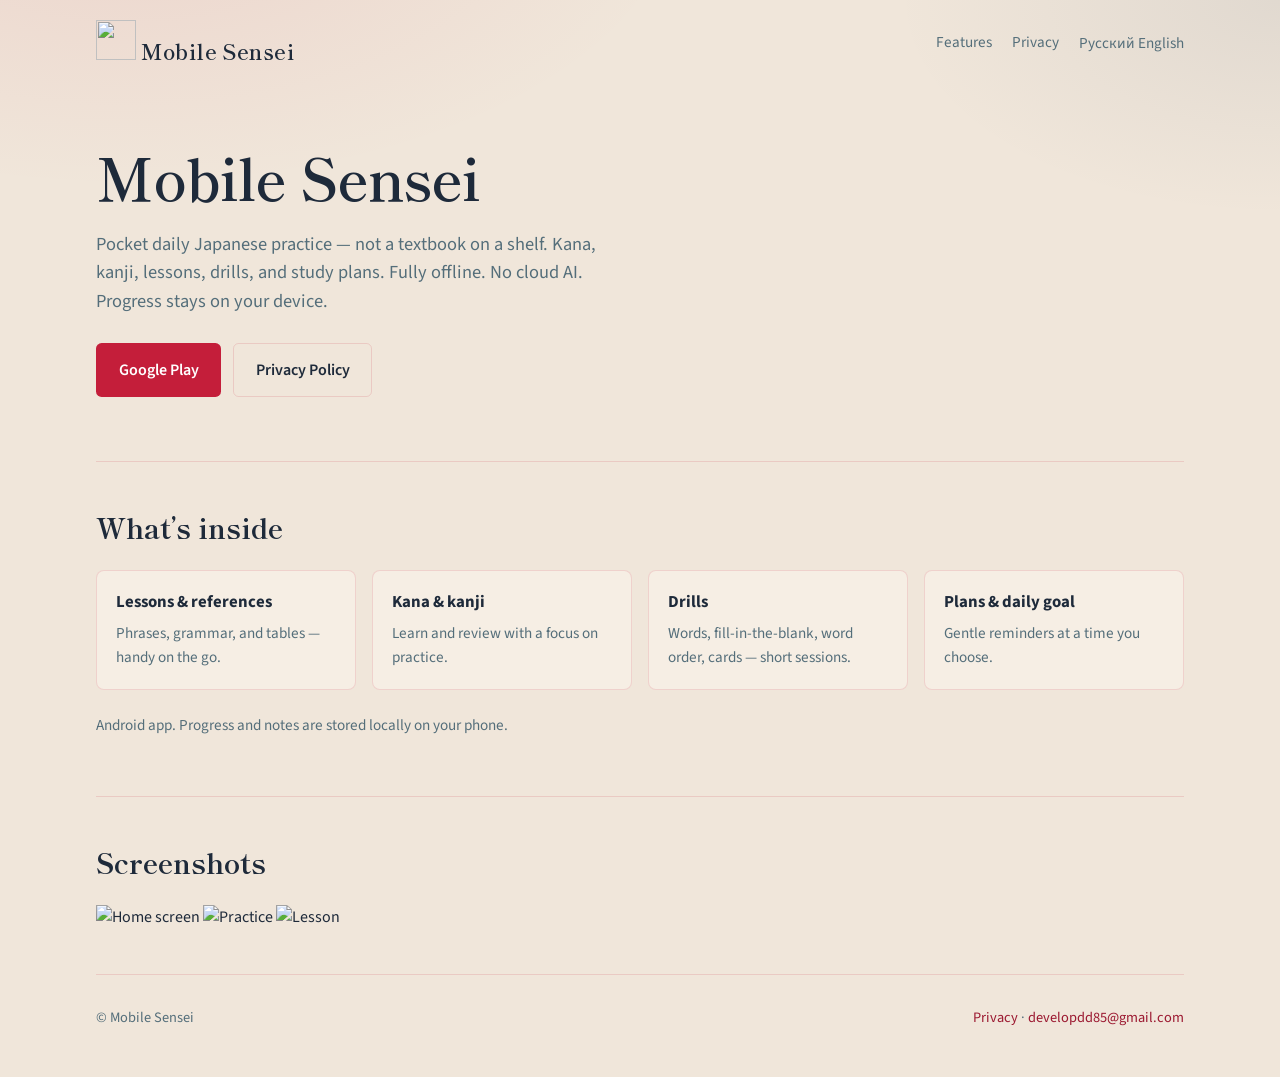
==== en/index.html @ 98538698 "Create index.html" ====
<!DOCTYPE html>
<html lang="en">
<head>
  <meta charset="utf-8" />
  <meta name="viewport" content="width=device-width, initial-scale=1" />
  <title>Mobile Sensei — Japanese in your pocket</title>
  <meta name="description" content="Pocket Japanese practice: kana, kanji, lessons, and drills. Fully offline. Progress stays on your device." />
  <link rel="preconnect" href="https://fonts.googleapis.com" />
  <link rel="preconnect" href="https://fonts.gstatic.com" crossorigin />
  <link href="https://fonts.googleapis.com/css2?family=Shippori+Mincho:wght@500;600&family=Source+Sans+3:wght@400;600&display=swap" rel="stylesheet" />
  <link rel="stylesheet" href="../styles.css" />
</head>
<body>
  <div class="wrap">
    <header class="site-header">
      <a class="brand" href="index.html">
        <img src="../images/logo.png" alt="" width="40" height="40" />
        Mobile Sensei
      </a>
      <nav class="nav">
        <a href="#features">Features</a>
        <a href="privacy.html">Privacy</a>
        <span class="lang">
          <a href="../index.html">Русский</a>
          <a href="index.html" aria-current="page">English</a>
        </span>
      </nav>
    </header>

    <section class="hero">
      <h1>Mobile Sensei</h1>
      <p class="lead">
        Pocket daily Japanese practice — not a textbook on a shelf.
        Kana, kanji, lessons, drills, and study plans.
        Fully offline. No cloud AI. Progress stays on your device.
      </p>
      <div class="cta-row">
        <a class="btn btn-primary"
           href="https://play.google.com/store/apps/details?id=com.skull.nihongosensei">
          Google Play
        </a>
        <a class="btn btn-ghost" href="privacy.html">Privacy Policy</a>
      </div>
    </section>

    <section class="section" id="features">
      <h2>What’s inside</h2>
      <ul class="features">
        <li>
          <strong>Lessons &amp; references</strong>
          <span>Phrases, grammar, and tables — handy on the go.</span>
        </li>
        <li>
          <strong>Kana &amp; kanji</strong>
          <span>Learn and review with a focus on practice.</span>
        </li>
        <li>
          <strong>Drills</strong>
          <span>Words, fill-in-the-blank, word order, cards — short sessions.</span>
        </li>
        <li>
          <strong>Plans &amp; daily goal</strong>
          <span>Gentle reminders at a time you choose.</span>
        </li>
      </ul>
      <p class="note" style="margin-top:1.5rem">
        Android app. Progress and notes are stored locally on your phone.
      </p>
    </section>

    <section class="section screens" id="screens">
      <h2>Screenshots</h2>
      <div class="screen-row">
        <img src="../images/screen-1.webp" alt="Home screen" loading="lazy" />
        <img src="../images/screen-2.webp" alt="Practice" loading="lazy" />
        <img src="../images/screen-3.webp" alt="Lesson" loading="lazy" />
      </div>
    </section>

    <footer class="site-footer">
      <span>© Mobile Sensei</span>
      <span>
        <a href="privacy.html">Privacy</a>
        ·
        <a href="mailto:developdd85@gmail.com">developdd85@gmail.com</a>
      </span>
    </footer>
  </div>
</body>
</html>
---- styles.css ----
:root {
  --ink: #1e2a3a;
  --ink-soft: #546e7a;
  --paper: #f0e6da;
  --paper-2: #f6eee4;
  --aka: #c41e3a;
  --aka-deep: #9b1830;
  --line: rgba(196, 30, 58, 0.14);
  --max: 68rem;
}

* { box-sizing: border-box; }
html { scroll-behavior: smooth; }
body {
  margin: 0;
  font-family: "Source Sans 3", system-ui, sans-serif;
  color: var(--ink);
  background:
    radial-gradient(ellipse 80% 50% at 10% -10%, rgba(196, 30, 58, 0.09), transparent 55%),
    radial-gradient(ellipse 60% 40% at 100% 0%, rgba(46, 64, 87, 0.08), transparent 50%),
    var(--paper);
  line-height: 1.55;
}

a { color: var(--aka-deep); }
a:hover { color: var(--aka); }

.wrap {
  width: min(100% - 2.5rem, var(--max));
  margin-inline: auto;
}

.site-header {
  display: flex;
  align-items: center;
  justify-content: space-between;
  padding: 1.25rem 0;
  gap: 1rem;
}

.brand {
  font-family: "Shippori Mincho", "Noto Serif JP", serif;
  font-weight: 600;
  font-size: 1.35rem;
  letter-spacing: 0.02em;
  color: var(--ink);
  text-decoration: none;
}

.nav { display: flex; gap: 1.25rem; flex-wrap: wrap; }
.nav a {
  text-decoration: none;
  color: var(--ink-soft);
  font-size: 0.95rem;
}
.nav a:hover { color: var(--aka); }

.hero {
  padding: 3.5rem 0 4rem;
  display: grid;
  gap: 1.25rem;
  max-width: 38rem;
}

.hero h1 {
  font-family: "Shippori Mincho", "Noto Serif JP", serif;
  font-weight: 600;
  font-size: clamp(2.4rem, 6vw, 3.6rem);
  line-height: 1.15;
  margin: 0;
  letter-spacing: -0.02em;
}

.hero .lead {
  margin: 0;
  font-size: 1.15rem;
  color: var(--ink-soft);
  max-width: 32rem;
}

.cta-row {
  display: flex;
  flex-wrap: wrap;
  gap: 0.75rem;
  margin-top: 0.5rem;
}

.btn {
  display: inline-flex;
  align-items: center;
  justify-content: center;
  padding: 0.85rem 1.35rem;
  border-radius: 0.35rem;
  text-decoration: none;
  font-weight: 600;
  font-size: 1rem;
  border: 1px solid transparent;
  transition: background 0.15s, color 0.15s, border-color 0.15s;
}

.btn-primary {
  background: var(--aka);
  color: #fff;
}
.btn-primary:hover {
  background: var(--aka-deep);
  color: #fff;
}

.btn-ghost {
  background: transparent;
  color: var(--ink);
  border-color: var(--line);
}
.btn-ghost:hover {
  border-color: var(--aka);
  color: var(--aka);
}

.section {
  padding: 2.75rem 0;
  border-top: 1px solid var(--line);
}

.section h2 {
  font-family: "Shippori Mincho", serif;
  font-size: 1.75rem;
  margin: 0 0 1.25rem;
}

.features {
  display: grid;
  gap: 1rem;
  grid-template-columns: repeat(auto-fit, minmax(14rem, 1fr));
  list-style: none;
  padding: 0;
  margin: 0;
}

.features li {
  background: var(--paper-2);
  border: 1px solid var(--line);
  border-radius: 0.5rem;
  padding: 1.15rem 1.2rem;
}

.features strong {
  display: block;
  margin-bottom: 0.35rem;
  font-size: 1.05rem;
}

.features span {
  color: var(--ink-soft);
  font-size: 0.95rem;
}

.note {
  color: var(--ink-soft);
  font-size: 0.95rem;
  max-width: 36rem;
}

.site-footer {
  border-top: 1px solid var(--line);
  padding: 2rem 0 3rem;
  color: var(--ink-soft);
  font-size: 0.9rem;
  display: flex;
  flex-wrap: wrap;
  gap: 1rem;
  justify-content: space-between;
}

.site-footer a { text-decoration: none; }

/* Privacy */
.prose {
  padding: 2rem 0 4rem;
  max-width: 42rem;
}
.prose h1 {
  font-family: "Shippori Mincho", serif;
  font-size: clamp(1.8rem, 4vw, 2.4rem);
  margin: 0 0 0.5rem;
}
.prose .meta {
  color: var(--ink-soft);
  font-size: 0.9rem;
  margin-bottom: 2rem;
}
.prose h2 {
  font-family: "Shippori Mincho", serif;
  font-size: 1.25rem;
  margin: 2rem 0 0.6rem;
}
.prose p, .prose li { color: var(--ink); }
.prose ul { padding-left: 1.2rem; }
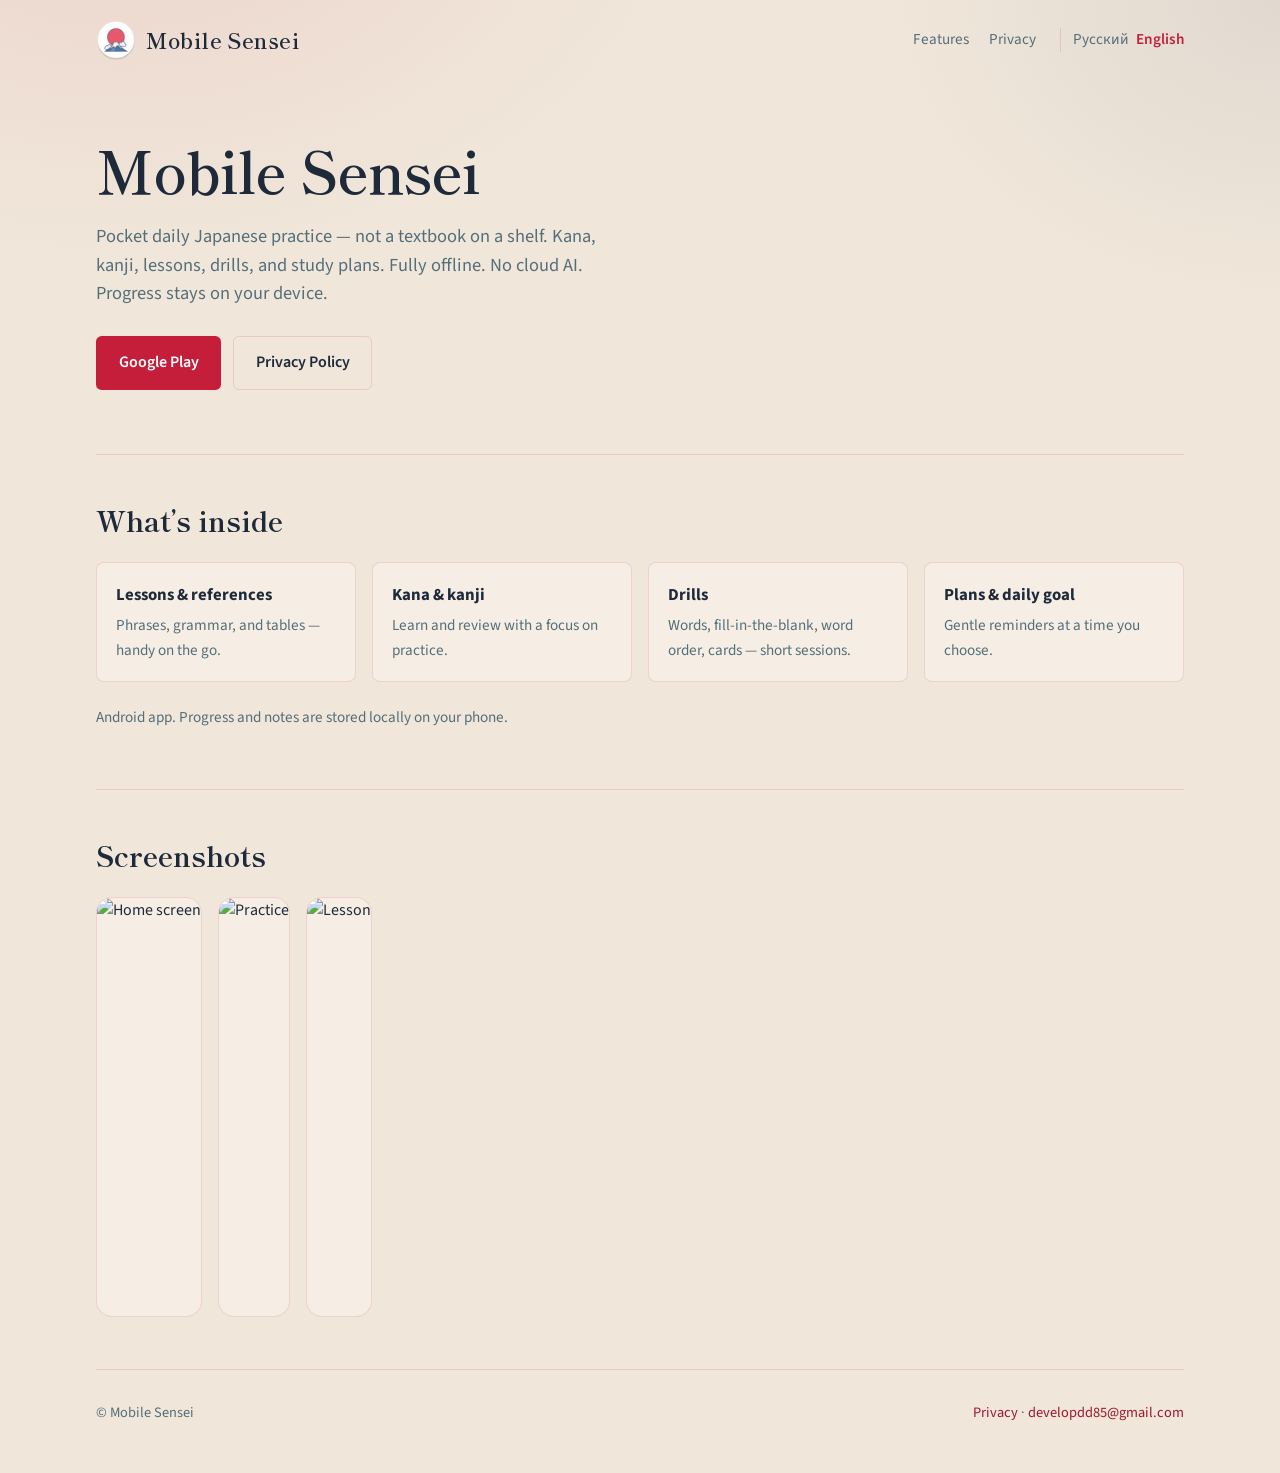
==== commit bad7b6ee: "Update index.html" ====
--- a/en/index.html
+++ b/en/index.html
@@ -14,7 +14,7 @@
   <div class="wrap">
     <header class="site-header">
       <a class="brand" href="index.html">
-        <img src="../images/logo.png" alt="" width="40" height="40" />
+        <img src="../images/logo.webp" alt="" width="40" height="40" />
         Mobile Sensei
       </a>
       <nav class="nav">
--- a/styles.css
+++ b/styles.css
@@ -9,8 +9,14 @@
   --max: 68rem;
 }
 
-* { box-sizing: border-box; }
-html { scroll-behavior: smooth; }
+* {
+  box-sizing: border-box;
+}
+
+html {
+  scroll-behavior: smooth;
+}
+
 body {
   margin: 0;
   font-family: "Source Sans 3", system-ui, sans-serif;
@@ -22,23 +28,34 @@
   line-height: 1.55;
 }
 
-a { color: var(--aka-deep); }
-a:hover { color: var(--aka); }
+a {
+  color: var(--aka-deep);
+}
+
+a:hover {
+  color: var(--aka);
+}
 
 .wrap {
   width: min(100% - 2.5rem, var(--max));
   margin-inline: auto;
 }
 
+/* Header */
+
 .site-header {
   display: flex;
   align-items: center;
   justify-content: space-between;
   padding: 1.25rem 0;
   gap: 1rem;
+  flex-wrap: wrap;
 }
 
 .brand {
+  display: inline-flex;
+  align-items: center;
+  gap: 0.65rem;
   font-family: "Shippori Mincho", "Noto Serif JP", serif;
   font-weight: 600;
   font-size: 1.35rem;
@@ -47,19 +64,82 @@
   text-decoration: none;
 }
 
-.nav { display: flex; gap: 1.25rem; flex-wrap: wrap; }
+.brand img {
+  width: 40px;
+  height: 40px;
+  border-radius: 22%;
+  display: block;
+  animation: logo-soft 4s ease-in-out infinite;
+}
+
+@keyframes logo-soft {
+  0%,
+  100% {
+    transform: scale(1);
+    opacity: 1;
+  }
+  50% {
+    transform: scale(1.04);
+    opacity: 0.92;
+  }
+}
+
+.nav {
+  display: flex;
+  align-items: center;
+  gap: 1.25rem;
+  flex-wrap: wrap;
+}
+
 .nav a {
   text-decoration: none;
   color: var(--ink-soft);
   font-size: 0.95rem;
 }
-.nav a:hover { color: var(--aka); }
+
+.nav a:hover {
+  color: var(--aka);
+}
+
+.lang {
+  display: inline-flex;
+  align-items: center;
+  gap: 0.45rem;
+  margin-left: 0.25rem;
+  padding-left: 0.75rem;
+  border-left: 1px solid var(--line);
+  font-size: 0.9rem;
+}
+
+.lang a {
+  color: var(--ink-soft);
+  text-decoration: none;
+}
+
+.lang a[aria-current="page"] {
+  color: var(--aka);
+  font-weight: 600;
+}
+
+/* Hero */
 
 .hero {
   padding: 3.5rem 0 4rem;
   display: grid;
   gap: 1.25rem;
   max-width: 38rem;
+  animation: rise 0.8s ease both;
+}
+
+@keyframes rise {
+  from {
+    opacity: 0;
+    transform: translateY(12px);
+  }
+  to {
+    opacity: 1;
+    transform: none;
+  }
 }
 
 .hero h1 {
@@ -102,6 +182,7 @@
   background: var(--aka);
   color: #fff;
 }
+
 .btn-primary:hover {
   background: var(--aka-deep);
   color: #fff;
@@ -112,10 +193,13 @@
   color: var(--ink);
   border-color: var(--line);
 }
+
 .btn-ghost:hover {
   border-color: var(--aka);
   color: var(--aka);
 }
+
+/* Sections */
 
 .section {
   padding: 2.75rem 0;
@@ -161,6 +245,42 @@
   max-width: 36rem;
 }
 
+/* Screenshots */
+
+.screen-row {
+  display: flex;
+  gap: 1rem;
+  overflow-x: auto;
+  padding-bottom: 0.5rem;
+  scroll-snap-type: x mandatory;
+  -webkit-overflow-scrolling: touch;
+}
+
+.screen-row img {
+  height: min(420px, 70vh);
+  width: auto;
+  max-width: none;
+  border-radius: 1rem;
+  border: 1px solid var(--line);
+  background: var(--paper-2);
+  scroll-snap-align: start;
+  animation: rise 0.9s ease both;
+}
+
+.screen-row img:nth-child(2) {
+  animation-delay: 0.12s;
+}
+
+.screen-row img:nth-child(3) {
+  animation-delay: 0.24s;
+}
+
+.screen-row img:nth-child(4) {
+  animation-delay: 0.36s;
+}
+
+/* Footer */
+
 .site-footer {
   border-top: 1px solid var(--line);
   padding: 2rem 0 3rem;
@@ -172,27 +292,61 @@
   justify-content: space-between;
 }
 
-.site-footer a { text-decoration: none; }
-
-/* Privacy */
+.site-footer a {
+  text-decoration: none;
+}
+
+/* Privacy prose */
+
 .prose {
   padding: 2rem 0 4rem;
   max-width: 42rem;
 }
+
 .prose h1 {
   font-family: "Shippori Mincho", serif;
   font-size: clamp(1.8rem, 4vw, 2.4rem);
   margin: 0 0 0.5rem;
 }
+
 .prose .meta {
   color: var(--ink-soft);
   font-size: 0.9rem;
   margin-bottom: 2rem;
 }
+
 .prose h2 {
   font-family: "Shippori Mincho", serif;
   font-size: 1.25rem;
   margin: 2rem 0 0.6rem;
 }
-.prose p, .prose li { color: var(--ink); }
-.prose ul { padding-left: 1.2rem; }
+
+.prose p,
+.prose li {
+  color: var(--ink);
+}
+
+.prose ul {
+  padding-left: 1.2rem;
+}
+
+.prose code {
+  font-size: 0.9em;
+  background: var(--paper-2);
+  padding: 0.1em 0.35em;
+  border-radius: 0.25rem;
+}
+
+/* Reduced motion */
+
+@media (prefers-reduced-motion: reduce) {
+  html {
+    scroll-behavior: auto;
+  }
+
+  .hero,
+  .screen-row img,
+  .brand img {
+    animation: none;
+  }
+}
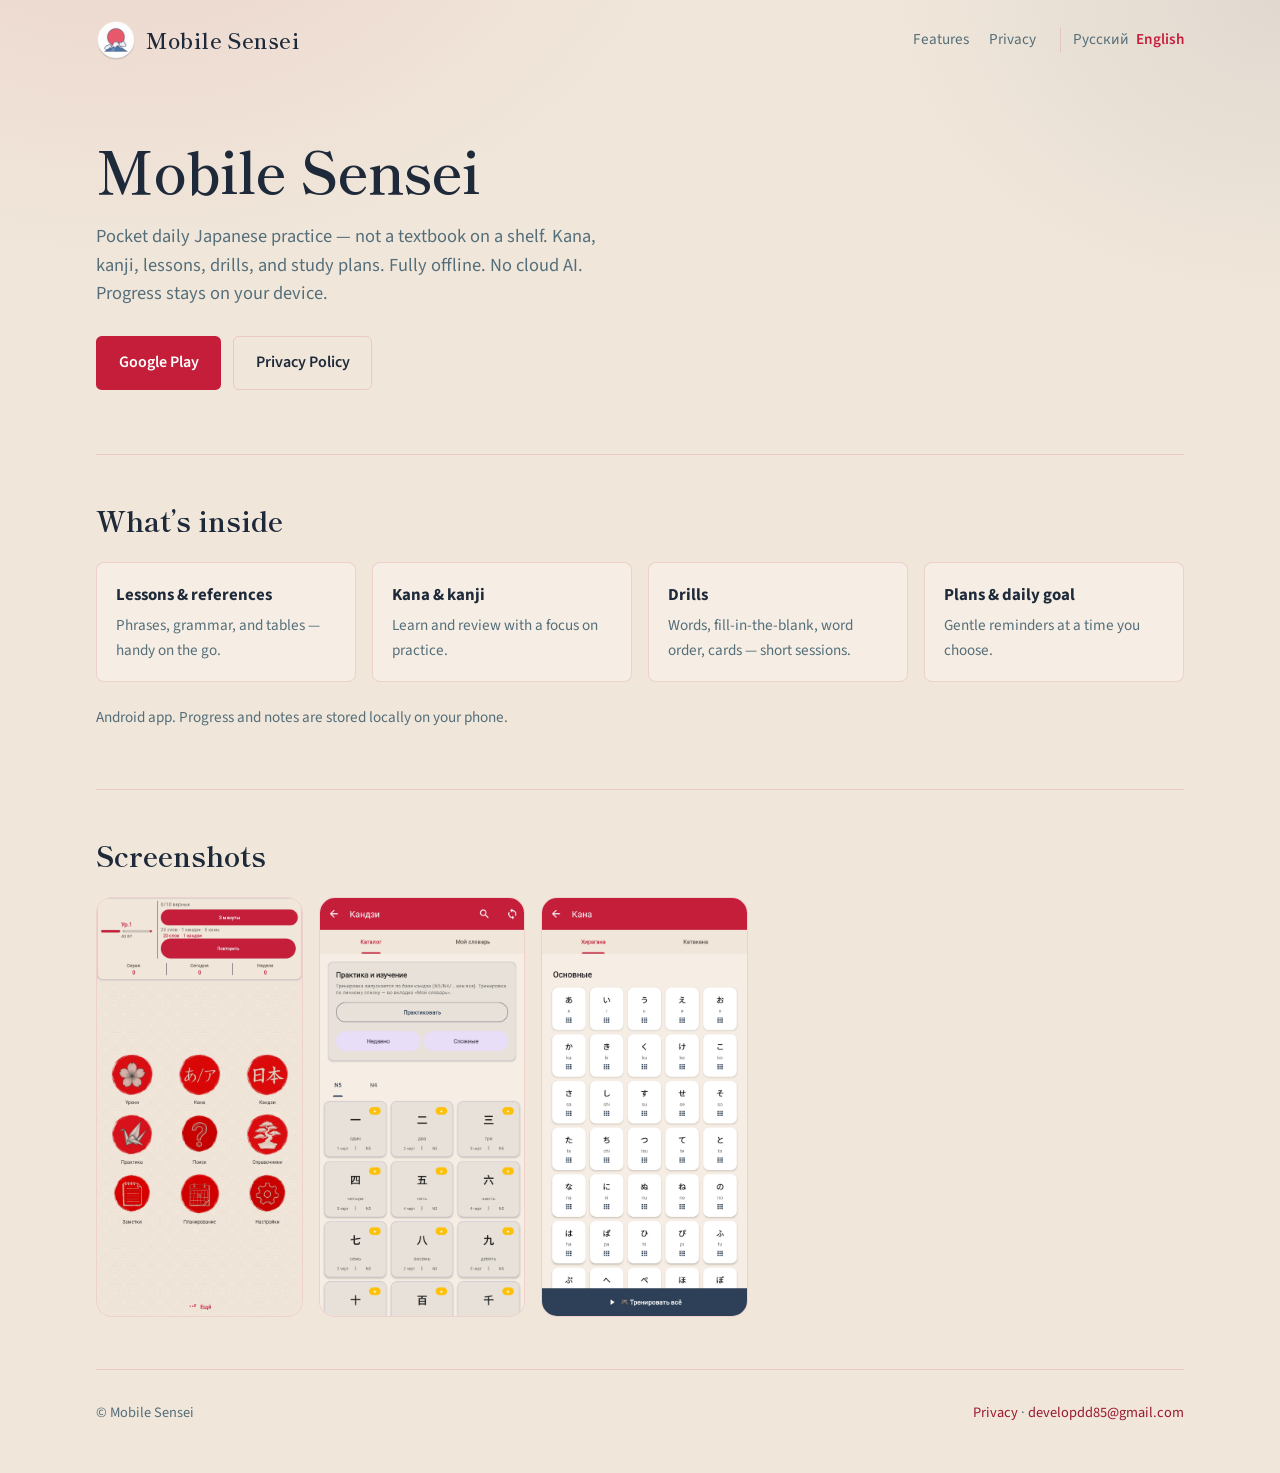
==== commit 310c0ed1: "Update index.html" ====
--- a/en/index.html
+++ b/en/index.html
@@ -71,9 +71,9 @@
     <section class="section screens" id="screens">
       <h2>Screenshots</h2>
       <div class="screen-row">
-        <img src="../images/screen-1.webp" alt="Home screen" loading="lazy" />
-        <img src="../images/screen-2.webp" alt="Practice" loading="lazy" />
-        <img src="../images/screen-3.webp" alt="Lesson" loading="lazy" />
+        <img src="../images/Screen-1.jpg" alt="Home screen" loading="lazy" />
+        <img src="../images/Screen-2.jpg" alt="Practice" loading="lazy" />
+        <img src="../images/Screen-3.jpg" alt="Lesson" loading="lazy" />
       </div>
     </section>
 
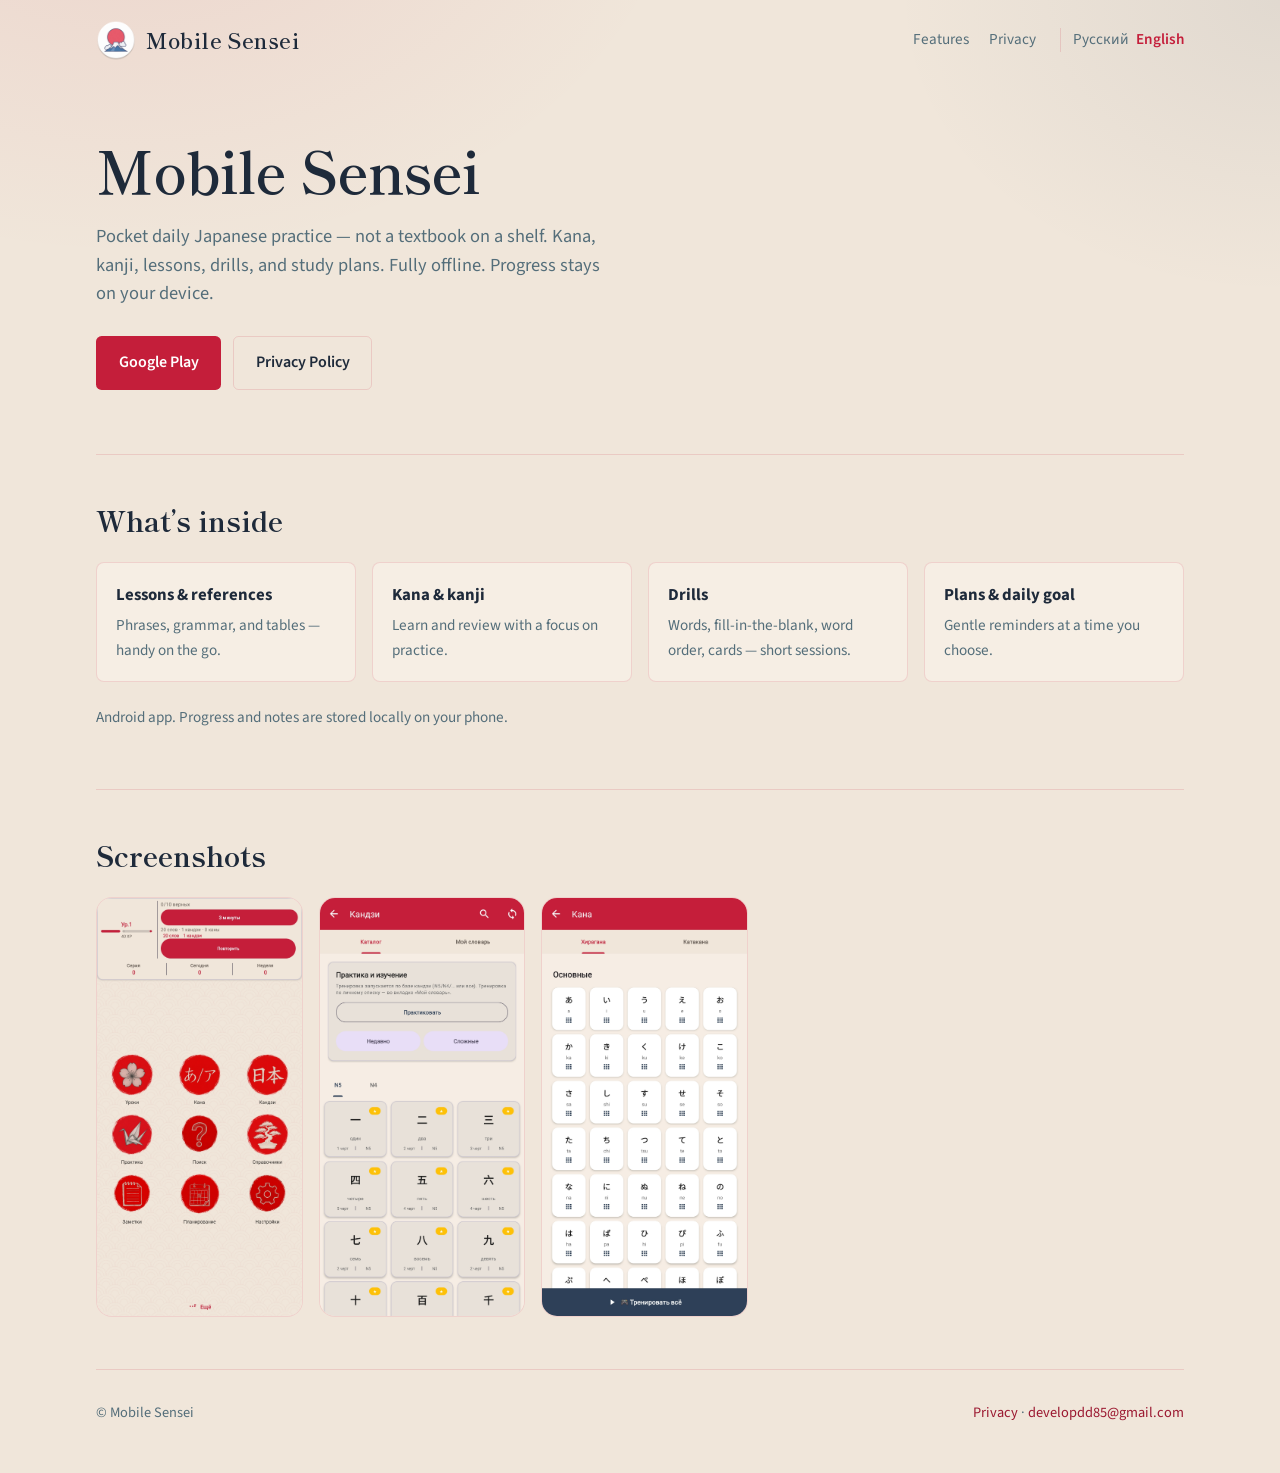
==== commit 86848278: "Update index.html" ====
--- a/en/index.html
+++ b/en/index.html
@@ -32,7 +32,7 @@
       <p class="lead">
         Pocket daily Japanese practice — not a textbook on a shelf.
         Kana, kanji, lessons, drills, and study plans.
-        Fully offline. No cloud AI. Progress stays on your device.
+        Fully offline. Progress stays on your device.
       </p>
       <div class="cta-row">
         <a class="btn btn-primary"
@@ -72,8 +72,8 @@
       <h2>Screenshots</h2>
       <div class="screen-row">
         <img src="../images/Screen-1.jpg" alt="Home screen" loading="lazy" />
-        <img src="../images/Screen-2.jpg" alt="Practice" loading="lazy" />
-        <img src="../images/Screen-3.jpg" alt="Lesson" loading="lazy" />
+        <img src="../images/Screen-2.jpg" alt="Kanji" loading="lazy" />
+        <img src="../images/Screen-3.jpg" alt="Kana" loading="lazy" />
       </div>
     </section>
 
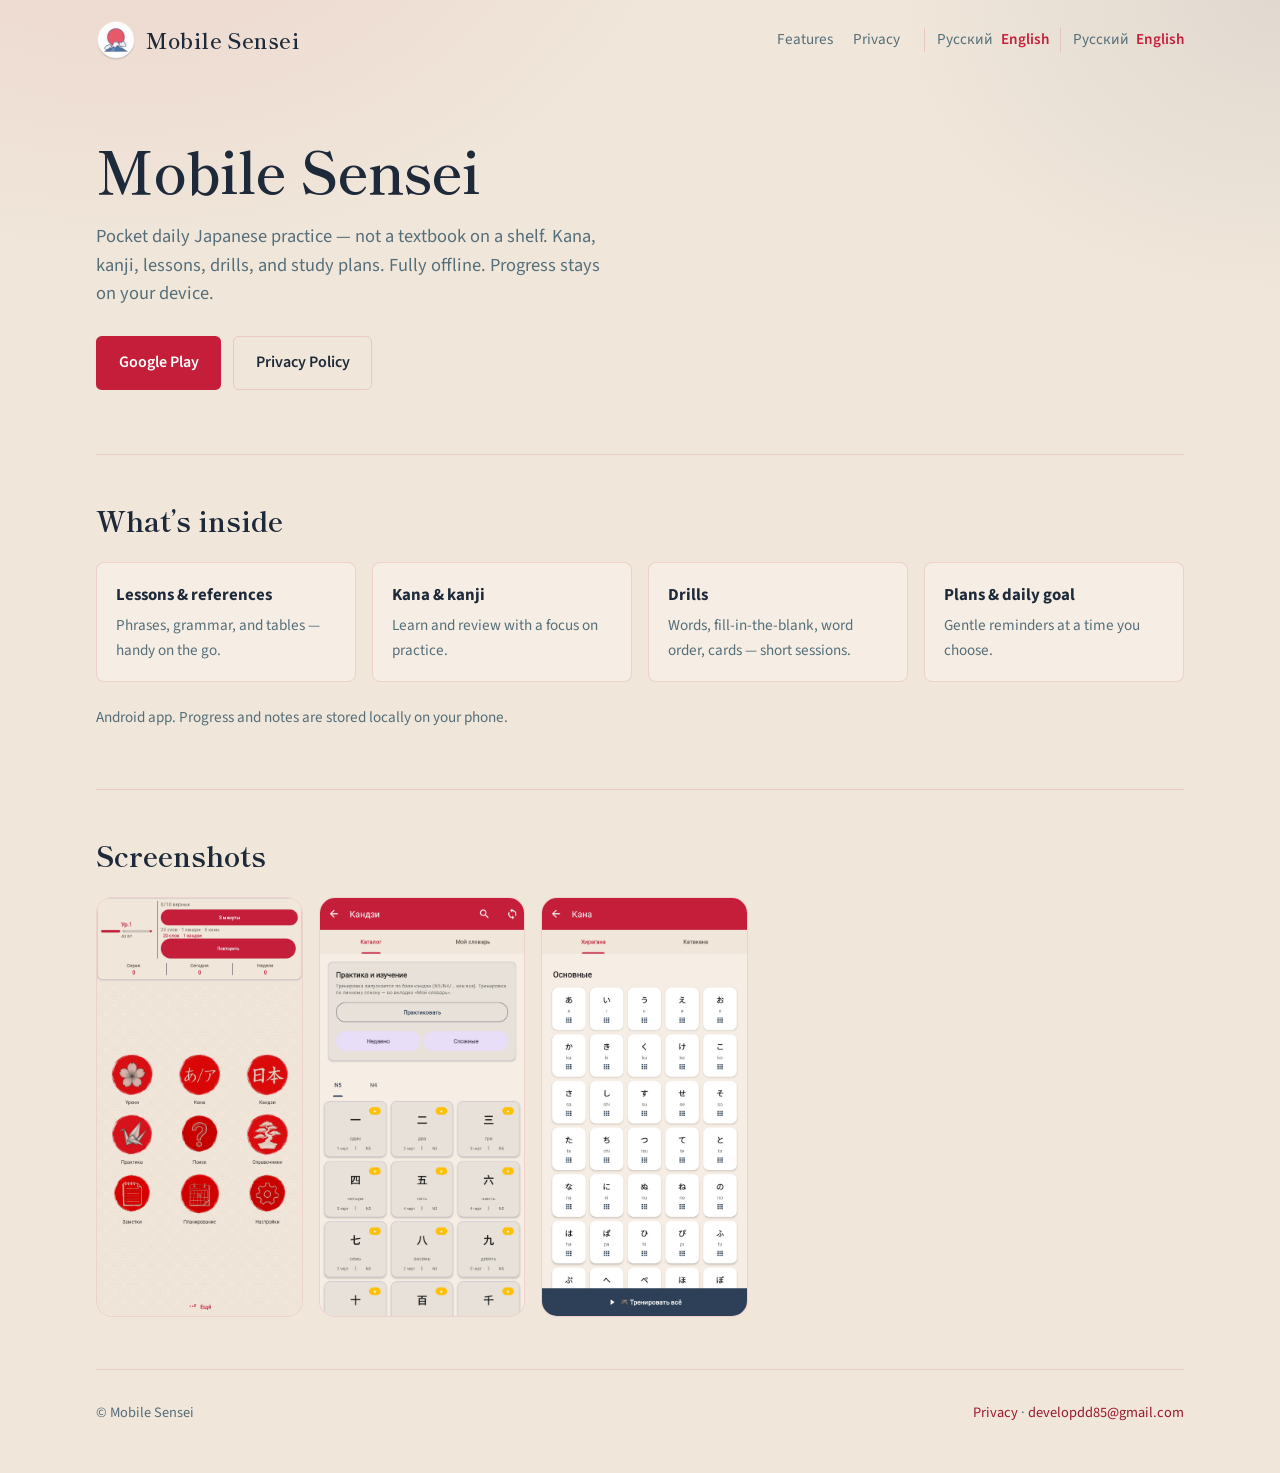
==== commit ae33d28a: "Update index.html" ====
--- a/en/index.html
+++ b/en/index.html
@@ -23,6 +23,10 @@
         <span class="lang">
           <a href="../index.html">Русский</a>
           <a href="index.html" aria-current="page">English</a>
+          <span class="lang">
+            <a href="../privacy.html">Русский</a>
+            <a href="privacy.html" aria-current="page">English</a>
+          </span>
         </span>
       </nav>
     </header>
